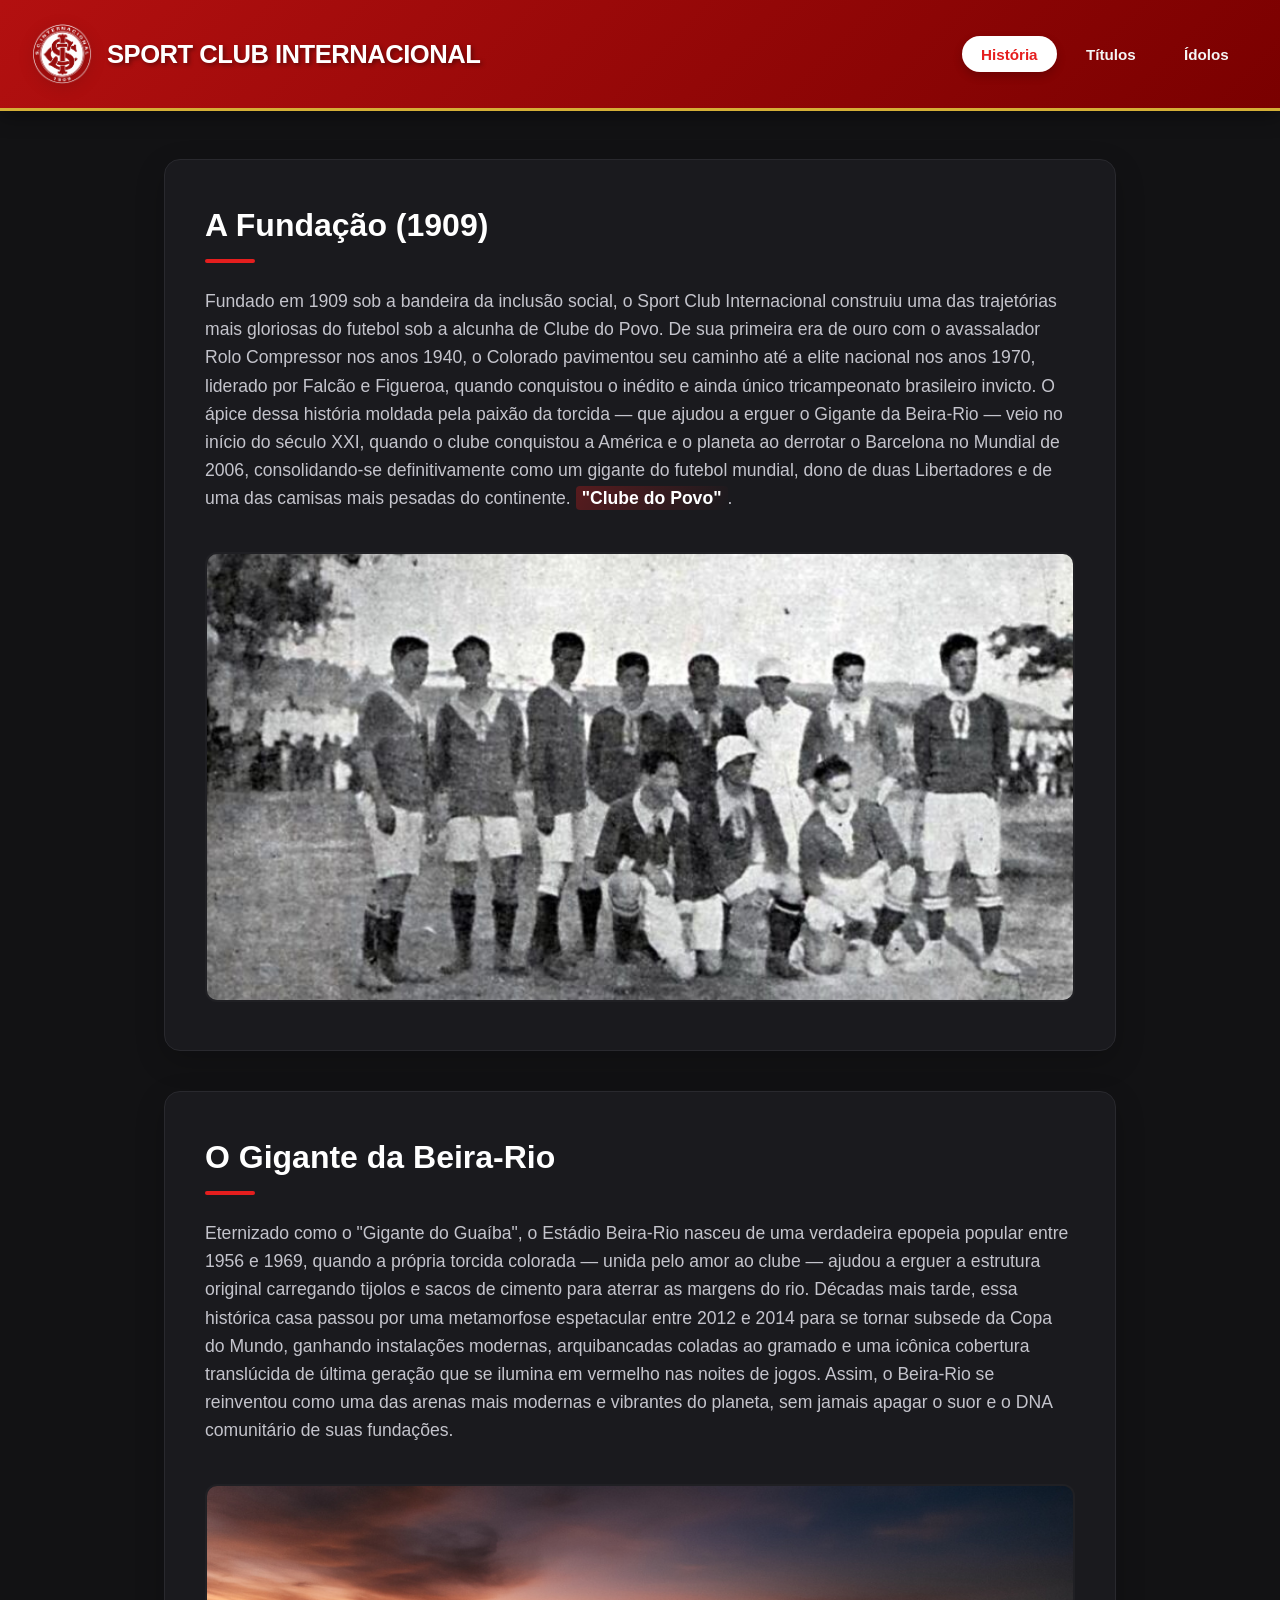
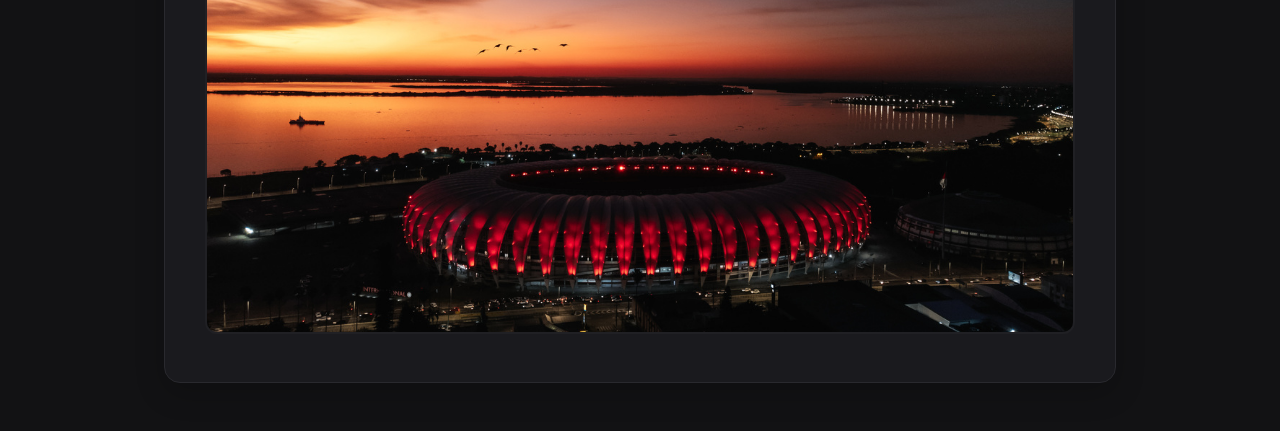
==== Projeto-SESI-main/index.html @ 8765b7a6 "Add files via upload" ====
<!DOCTYPE html>
<html lang="pt-BR">
<head>
    <meta charset="UTF-8">
    <meta name="viewport" content="width=device-width, initial-scale=1.0">
    <title>Sport Club Internacional - História</title>
    <link rel="stylesheet" href="inter.css">
</head>
<body>

<header>
  <div class="logo-container">
    <img src="eescudo outro.png" alt="Escudo do Internacional" class="logo">
 <h1>Sport Club Internacional</h1>
</div>
<nav>
     <ul>
        <li><a href="index.html" class="active">História</a></li>
        <li><a href="titulos.html">Títulos</a></li>
        <li><a href="idolos.html">Ídolos</a></li>
    </ul>
    </nav>
    </header>

<main>
    <section>
        <h2>A Fundação (1909)</h2>
        <p>Fundado em 1909 sob a bandeira da inclusão social, o Sport Club Internacional construiu uma das trajetórias mais gloriosas do futebol sob a alcunha de Clube do Povo. De sua primeira era de ouro com o avassalador Rolo Compressor nos anos 1940, o Colorado pavimentou seu caminho até a elite nacional nos anos 1970, liderado por Falcão e Figueroa, quando conquistou o inédito e ainda único tricampeonato brasileiro invicto. O ápice dessa história moldada pela paixão da torcida — que ajudou a erguer o Gigante da Beira-Rio — veio no início do século XXI, quando o clube conquistou a América e o planeta ao derrotar o Barcelona no Mundial de 2006, consolidando-se definitivamente como um gigante do futebol mundial, dono de duas Libertadores e de uma das camisas mais pesadas do continente. <strong>"Clube do Povo"</strong>.</p>
        <img src="Sport_Club_Internacional_em_1919-768x559.jpg" alt="Inico de Tudo" class="img-Historia">
    </section>

     <section>
        <h2>O Gigante da Beira-Rio</h2>
        <p> Eternizado como o "Gigante do Guaíba", o Estádio Beira-Rio nasceu de uma verdadeira epopeia popular entre 1956 e 1969, quando a própria torcida colorada — unida pelo amor ao clube — ajudou a erguer a estrutura original carregando tijolos e sacos de cimento para aterrar as margens do rio. Décadas mais tarde, essa histórica casa passou por uma metamorfose espetacular entre 2012 e 2014 para se tornar subsede da Copa do Mundo, ganhando instalações modernas, arquibancadas coladas ao gramado e uma icônica cobertura translúcida de última geração que se ilumina em vermelho nas noites de jogos. Assim, o Beira-Rio se reinventou como uma das arenas mais modernas e vibrantes do planeta, sem jamais apagar o suor e o DNA comunitário de suas fundações.</p>
    <img src="beira_rio_-_jun_2023-1.jpg" alt="Estádio Beira-Rio Iluminado" class="img-estadio
    ">
        </section>
    </main>

</body>
</html>
---- Projeto-SESI-main/inter.css ----
body {
    background-color: #0f0f12;
    font-family: 'Montserrat', sans-serif;
}

.texto-mundial {
    background-color: #1a1a1e;
    border: 1px solid #2a2a2f;
    padding: 2.5rem;
    border-radius: 16px;
    box-shadow: 0 10px 25px rgba(0, 0, 0, 0.3);
    max-width: 900px;
    margin: 40px auto;
}

.texto-mundial h2 {
    color: #ffffff;
    font-size: 2rem;
    font-weight: 800;
    margin-bottom: 1.5rem;
    position: relative;
}

.texto-mundial h2::after {
    content: '';
    display: block;
    width: 60px;
    height: 4px;
    background-color: #e10600;
    margin-top: 8px;
    border-radius: 2px;
}

.texto-mundial p {
    color: #cfcfd6;
    font-size: 1.1rem;
    line-height: 1.7;
    margin-bottom: 1rem;
}

.texto-mundial strong {
    color: #ffffff;
    background: linear-gradient(120deg, rgba(225,30,30,0.3) 0%, rgba(225,30,30,0) 100%);
    padding: 2px 6px;
    border-radius: 4px;
}

.img-Mundial {

    width: 100%;
    max-height: 450px;
    object-fit: cover;
    border-radius: 12px;
    margin-top: 1.5rem;
    border: 2px solid #202024;
    transition: all 0.4s ease;

}

.img-Mundial:hover {
    filter: brightness(1.1);
}



.link-externo {
    display: inline-block;
    background-color: #1a1a1e;
    color: #a90202;
    text-decoration: none;
    font-family: 'Montserrat', sans-serif;
    font-size: 2rem; 
    font-weight: 600;
    padding: 12px 24px;
    margin-top: 20px;
    border-radius: 8px;
    transition: all 0.3s ease;
    box-shadow: 0 4px 12px rgba(0,0,0,0.3);
}

.link-externo a {
    color: #d4af37; 
    text-decoration: none;
}

.img-Historia{
    width: 100%;
    max-height: 450px;
    object-fit: cover;
    border-radius: 12px;
    margin-top: 1.5rem;
    border: 2px solid #202024;
    transition: all 0.4s ease;

}


.img-Historia:hover {
    filter: brightness(1.1);
}

* {
    margin: 0;
    padding: 0;
    box-sizing: border-box;
}

body {
    background-color: #121214; 
    color: #e1e1e6;
    font-family: 'Open Sans', sans-serif;
    line-height: 1.6;
    overflow-x: hidden;
}


header {
    background: linear-gradient(135deg, #b31010 0%, #7a0000 100%);
    padding: 1.5rem 2rem;
    position: sticky;
    top: 0;
    z-index: 1000;
    box-shadow: 0 4px 20px rgba(0, 0, 0, 0.4);
    display: flex;
    justify-content: space-between;
    align-items: center;
    border-bottom: 3px solid #d4af37; 
}

.logo-container {
    display: flex;
    align-items: center;
    gap: 15px;
}

.logo {
    height: 60px;
    width: auto;
    filter: drop-shadow(0px 4px 8px rgba(0,0,0,0.3));
    transition: transform 0.3s ease;
}

.logo:hover {
    transform: rotate(5deg) scale(1.05);
}

header h1 {
    font-family: 'Montserrat', sans-serif;
    font-weight: 800;
    font-size: 1.6rem;
    color: #ffffff;
    letter-spacing: -0.5px;
    text-transform: uppercase;
    text-shadow: 2px 2px 4px rgba(0, 0, 0, 0.4);
}

nav ul {
    list-style: none;
    display: flex;
    gap: 10px;
}

nav ul li a {
    text-decoration: none;
    color: #f5f5f5;
    font-family: 'Montserrat', sans-serif;
    font-weight: 600;
    padding: 0.6rem 1.2rem;
    border-radius: 20px;
    transition: all 0.3s ease;
    font-size: 0.95rem;
}

nav ul li a:hover {
    background-color: rgba(255, 255, 255, 0.15);
    color: #ffffff;
}


nav ul li a.active {
    background-color: #ffffff;
    color: #e51e1e;
    box-shadow: 0 4px 10px rgba(0,0,0,0.2);
}


main {
    max-width: 1000px;
    margin: 3rem auto;
    padding: 0 1.5rem;
    display: flex;
    flex-direction: column;
    gap: 2.5rem;
}

section {
    background-color: #1a1a1e; 
    border: 1px solid #29292e;
    padding: 2.5rem;
    border-radius: 16px;
    box-shadow: 0 10px 30px rgba(0, 0, 0, 0.2);
    transition: transform 0.3s ease, border-color 0.3s ease;
}

section:hover {
    transform: translateY(-5px);
}


section h2 {
    font-family: 'Montserrat', sans-serif;
    font-weight: 800;
    font-size: 2rem;
    color: #ffffff;
    margin-bottom: 1.5rem;
    position: relative;
    display: inline-block;
}

section h2::after {
    content: '';
    display: block;
    width: 50px;
    height: 4px;
    background-color: #e51e1e;
    margin-top: 8px;
    border-radius: 2px;
    transition: width 0.3s ease;
}

section:hover h2::after {
    width: 100%;
}

section h3 {
    font-family: 'Montserrat', sans-serif;
    font-weight: 600;
    font-size: 1.3rem;
    color: #d4af37; 
    margin-top: 2rem;
    margin-bottom: 0.5rem;
}

section p {
    color: #c4c4cc;
    font-size: 1.1rem;
    margin-bottom: 1rem;
}

section strong {
    color: #ffffff;
    background: linear-gradient(120deg, rgba(229,30,30,0.3) 0%, rgba(229,30,30,0) 100%);
    padding: 2px 6px;
    border-radius: 4px;
}

.img-estadio {
    width: 100%;
    max-height: 450px;
    object-fit: cover;
    border-radius: 12px;
    margin-top: 1.5rem;
    border: 2px solid #202024;
    transition: all 0.4s ease;
}

.img-estadio:hover {
    filter: brightness(1.1);
}


.titulo-item {
    display: block;
    background-color: #1a1a1e;
    color: #d4af37;
    text-decoration: none;
    font-family: 'Montserrat', sans-serif;
    font-size: 1.5rem;
    font-weight: 700;
    padding: 28px;
    margin: 20px 0;
    border: 1px solid #29292e;
    border-left: 6px solid #e51e1e;
    border-radius: 14px;
    transition: all 0.3s ease;
    box-shadow: 0 6px 18px rgba(0,0,0,0.35);
}

.titulo-item:hover {
    background-color: #29292e;
    color: #ffffff;
    transform: translateX(10px);
    border-left-color: #d4af37;
    box-shadow: 0 10px 25px rgba(0,0,0,0.45);
}
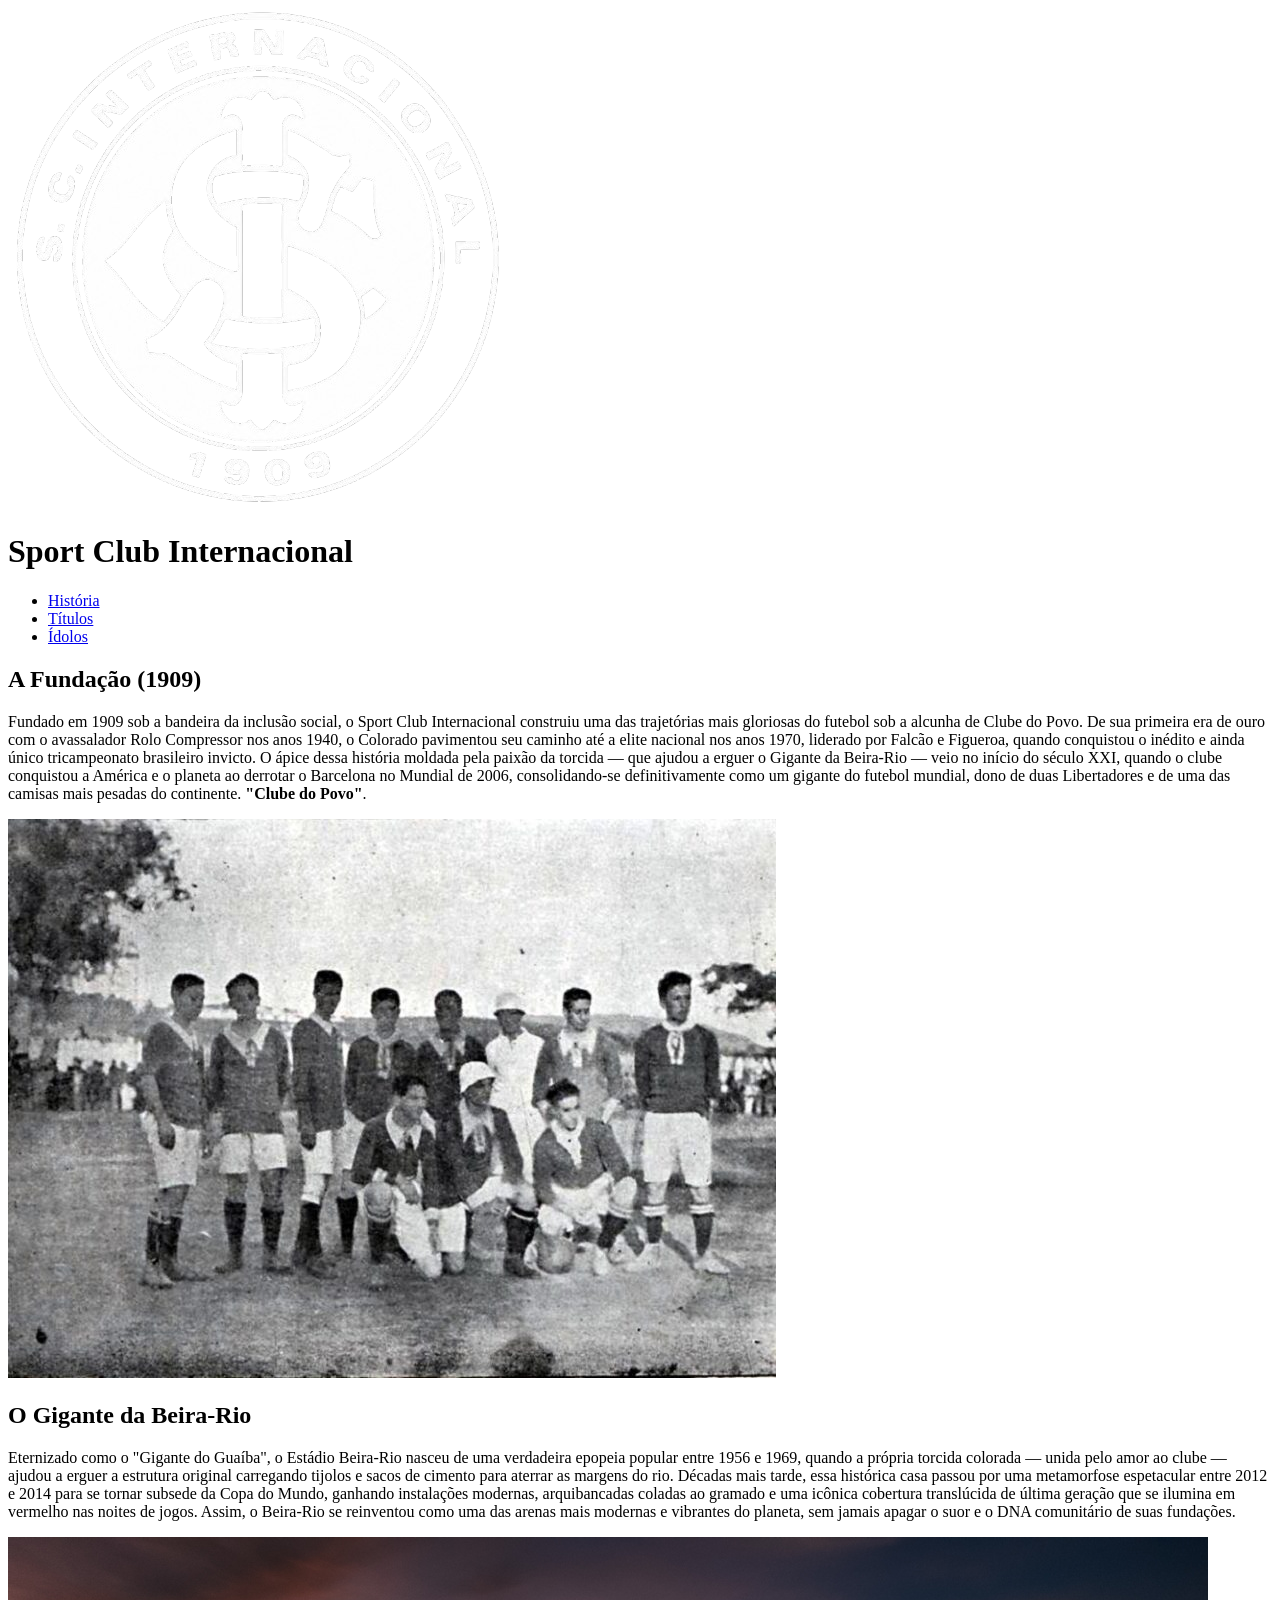
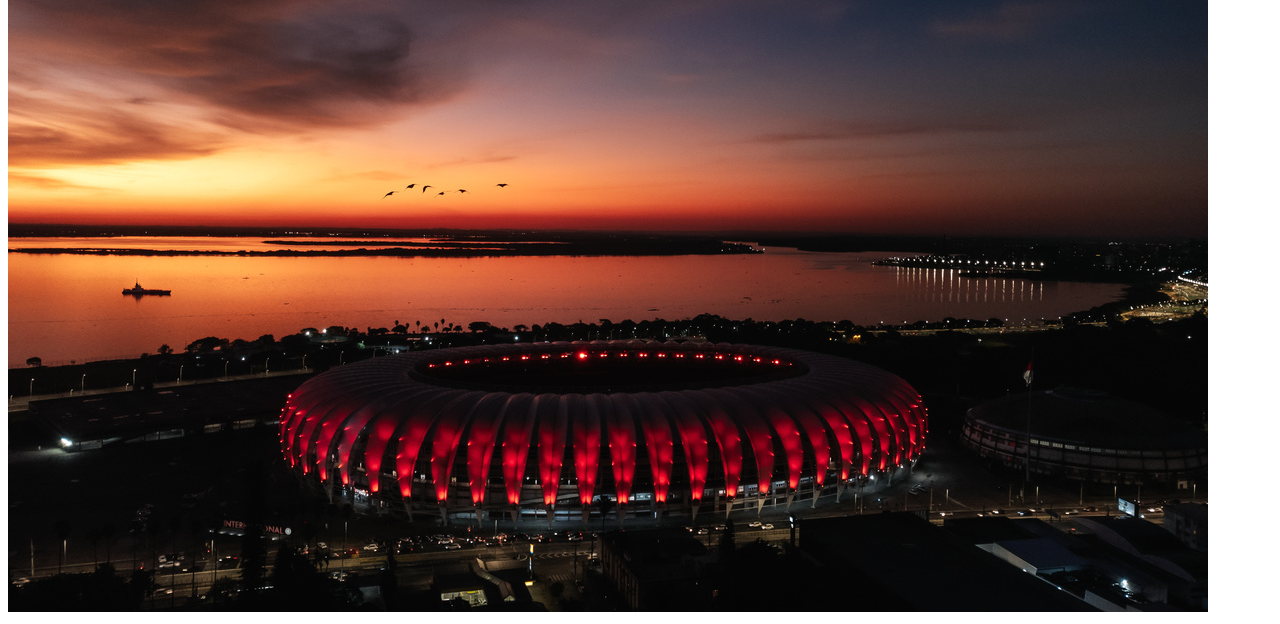
==== commit b0199a27: "falta muito muitooo" ====
--- a/Projeto-SESI-main/index.html
+++ b/Projeto-SESI-main/index.html
@@ -4,7 +4,7 @@
     <meta charset="UTF-8">
     <meta name="viewport" content="width=device-width, initial-scale=1.0">
     <title>Sport Club Internacional - História</title>
-    <link rel="stylesheet" href="inter.css">
+    <link rel="stylesheet" href="teste.css">
 </head>
 <body>
 
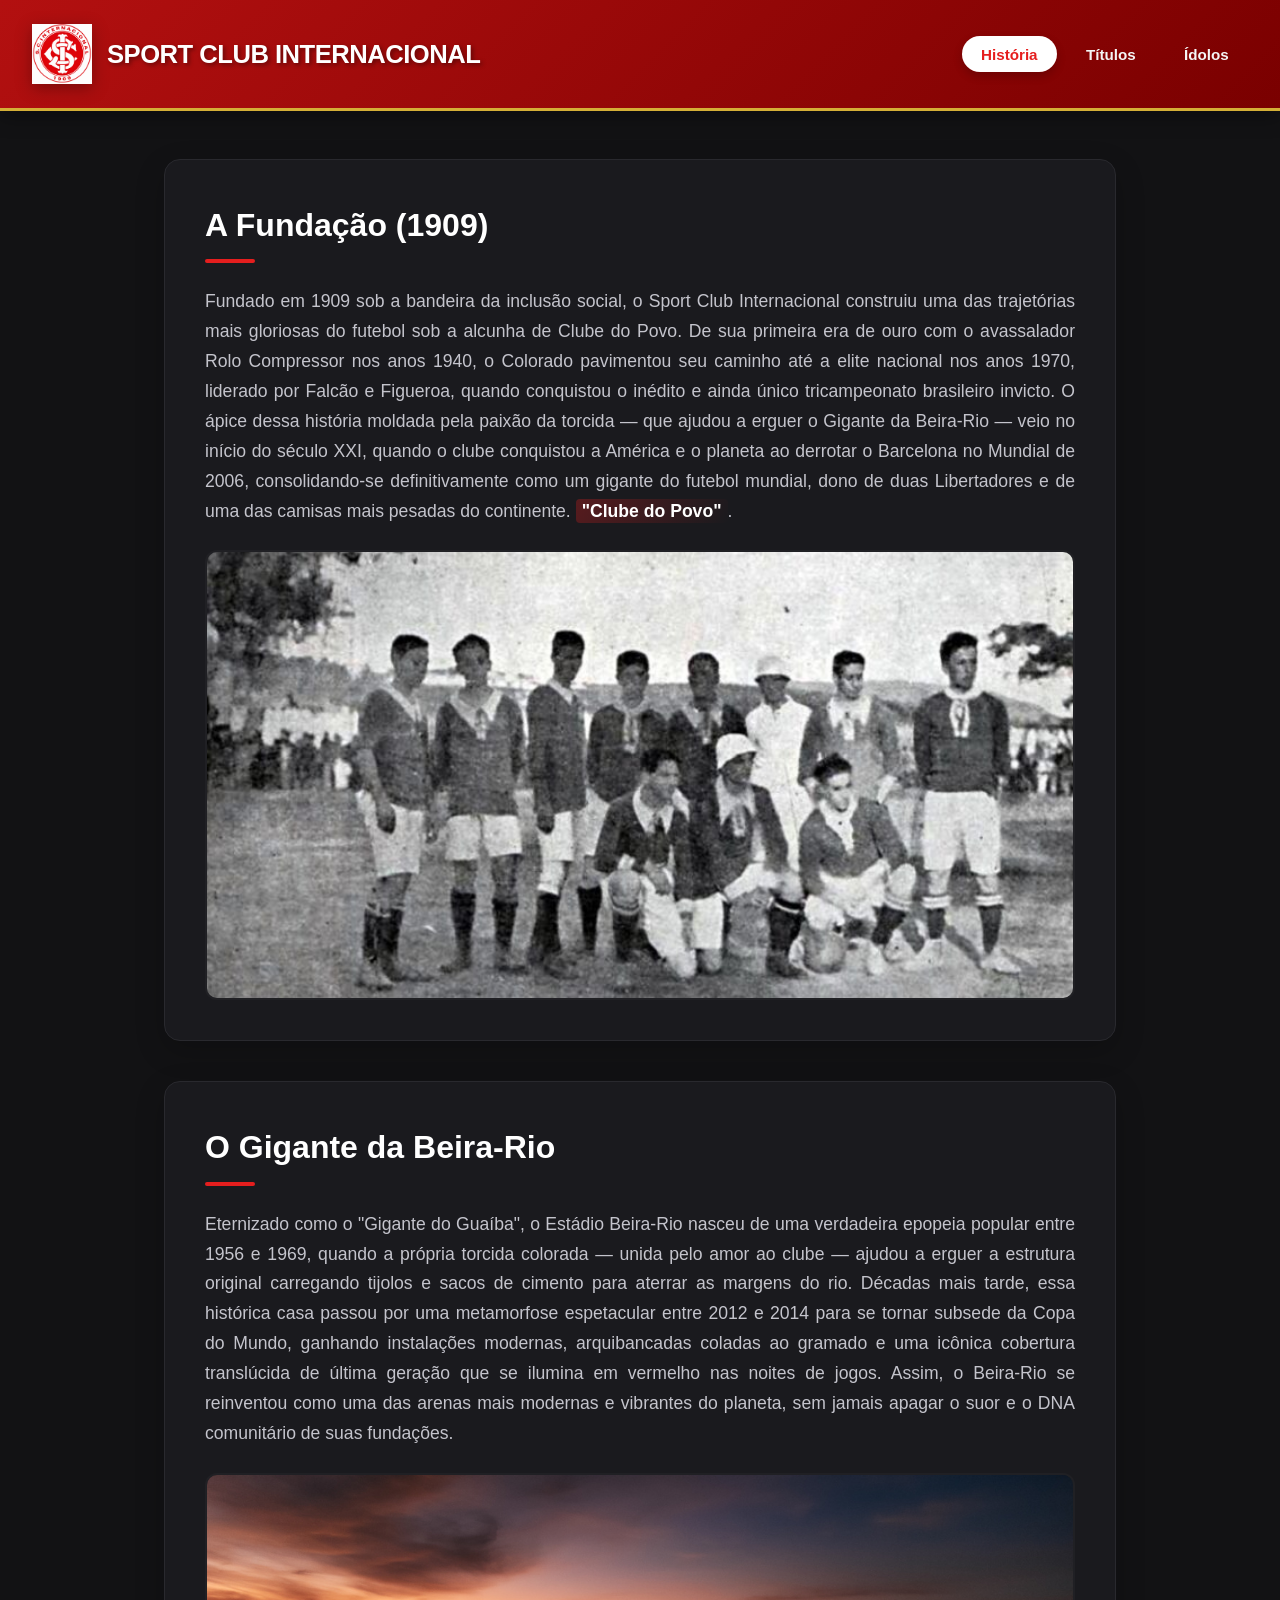
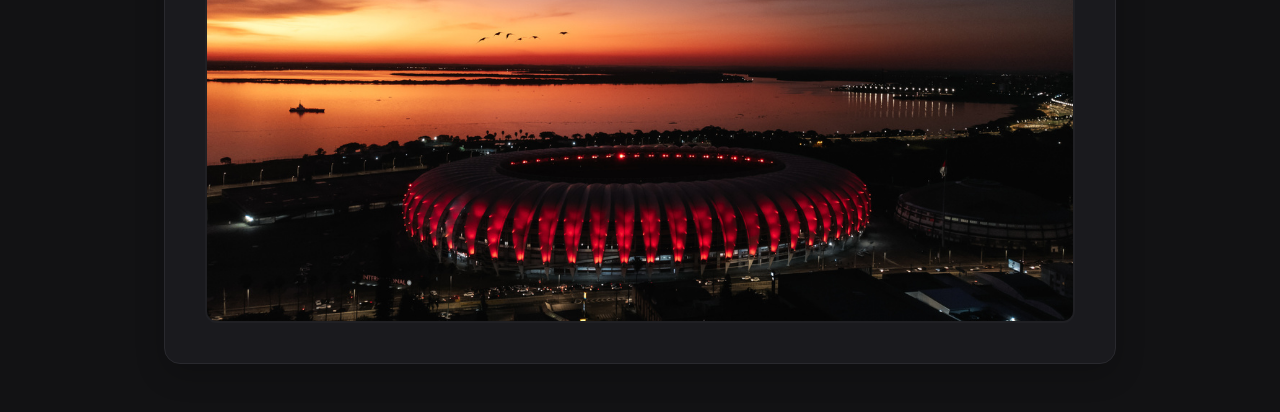
==== commit fabcb881: "Add files via upload" ====
--- a/Projeto-SESI-main/index.html
+++ b/Projeto-SESI-main/index.html
@@ -4,13 +4,13 @@
     <meta charset="UTF-8">
     <meta name="viewport" content="width=device-width, initial-scale=1.0">
     <title>Sport Club Internacional - História</title>
-    <link rel="stylesheet" href="teste.css">
+    <link rel="stylesheet" href="inter.css">
 </head>
 <body>
 
 <header>
   <div class="logo-container">
-    <img src="eescudo outro.png" alt="Escudo do Internacional" class="logo">
+    <img src="ChatGPT Image 3 de jun. de 2026, 11_00_15.png" alt="Escudo do Internacional" class="logo">
  <h1>Sport Club Internacional</h1>
 </div>
 <nav>
@@ -32,8 +32,7 @@
      <section>
         <h2>O Gigante da Beira-Rio</h2>
         <p> Eternizado como o "Gigante do Guaíba", o Estádio Beira-Rio nasceu de uma verdadeira epopeia popular entre 1956 e 1969, quando a própria torcida colorada — unida pelo amor ao clube — ajudou a erguer a estrutura original carregando tijolos e sacos de cimento para aterrar as margens do rio. Décadas mais tarde, essa histórica casa passou por uma metamorfose espetacular entre 2012 e 2014 para se tornar subsede da Copa do Mundo, ganhando instalações modernas, arquibancadas coladas ao gramado e uma icônica cobertura translúcida de última geração que se ilumina em vermelho nas noites de jogos. Assim, o Beira-Rio se reinventou como uma das arenas mais modernas e vibrantes do planeta, sem jamais apagar o suor e o DNA comunitário de suas fundações.</p>
-    <img src="beira_rio_-_jun_2023-1.jpg" alt="Estádio Beira-Rio Iluminado" class="img-estadio
-    ">
+    <img src="beira_rio_-_jun_2023-1.jpg" alt="Estádio Beira-Rio Iluminado" class="img-estadio">
         </section>
     </main>
 
--- a/Projeto-SESI-main/inter.css
+++ b/Projeto-SESI-main/inter.css
@@ -0,0 +1,332 @@
+
+* {
+    margin: 0;
+    padding: 0;
+    box-sizing: border-box;
+}
+
+
+body {
+    background-color: #121214; 
+    color: #e1e1e6;
+    font-family: 'Open Sans', sans-serif;
+    line-height: 1.6;
+    overflow-x: hidden;
+}
+
+
+header {
+    background: linear-gradient(135deg, #b31010 0%, #7a0000 100%);
+    padding: 1.5rem 2rem;
+    position: sticky;
+    top: 0;
+    z-index: 1000;
+    box-shadow: 0 4px 20px rgba(0, 0, 0, 0.4);
+    display: flex;
+    justify-content: space-between;
+    align-items: center;
+    border-bottom: 3px solid #d4af37; 
+}
+
+.logo-container {
+    display: flex;
+    align-items: center;
+    gap: 15px;
+}
+
+.logo {
+    height: 60px;
+    width: auto;
+    filter: drop-shadow(0px 4px 8px rgba(0,0,0,0.3));
+    transition: transform 0.3s ease;
+}
+
+.logo:hover {
+    transform: rotate(5deg) scale(1.05);
+}
+
+header h1 {
+    font-family: 'Montserrat', sans-serif;
+    font-weight: 800;
+    font-size: 1.6rem;
+    color: #ffffff;
+    letter-spacing: -0.5px;
+    text-transform: uppercase;
+    text-shadow: 2px 2px 4px rgba(0, 0, 0, 0.4);
+}
+
+nav ul {
+    list-style: none;
+    display: flex;
+    gap: 10px;
+}
+
+nav ul li a {
+    text-decoration: none;
+    color: #f5f5f5;
+    font-family: 'Montserrat', sans-serif;
+    font-weight: 600;
+    padding: 0.6rem 1.2rem;
+    border-radius: 20px;
+    transition: all 0.3s ease;
+    font-size: 0.95rem;
+}
+
+nav ul li a:hover {
+    background-color: rgba(255, 255, 255, 0.15);
+    color: #ffffff;
+}
+
+nav ul li a.active {
+    background-color: #ffffff;
+    color: #e51e1e;
+    box-shadow: 0 4px 10px rgba(0,0,0,0.2);
+}
+
+main {
+    max-width: 1000px;
+    margin: 3rem auto;
+    padding: 0 1.5rem;
+    display: flex;
+    flex-direction: column;
+    gap: 2.5rem;
+}
+
+
+section {
+    background-color: #1a1a1e; 
+    border: 1px solid #29292e;
+    padding: 2.5rem;
+    border-radius: 16px;
+    box-shadow: 0 10px 30px rgba(0, 0, 0, 0.2);
+    transition: transform 0.3s ease, box-shadow 0.3s ease;
+}
+
+section:hover {
+    transform: translateY(-5px);
+}
+
+section h2 {
+    font-family: 'Montserrat', sans-serif;
+    font-weight: 800;
+    font-size: 2rem;
+    color: #ffffff;
+    margin-bottom: 1.5rem;
+    position: relative;
+    display: inline-block;
+}
+
+section h2::after {
+    content: '';
+    display: block;
+    width: 50px;
+    height: 4px;
+    background-color: #e51e1e;
+    margin-top: 8px;
+    border-radius: 2px;
+    transition: width 0.3s ease;
+}
+
+section:hover h2::after {
+    width: 100%;
+}
+
+section h3 {
+    font-family: 'Montserrat', sans-serif;
+    font-weight: 600;
+    font-size: 1.3rem;
+    color: #d4af37; 
+    margin-top: 2rem;
+    margin-bottom: 0.5rem;
+}
+
+section p {
+    color: #c4c4cc;
+    font-size: 1.1rem;
+    line-height: 1.7;
+    margin-bottom: 1rem;
+    text-align: justify;
+}
+
+section strong {
+    color: #ffffff;
+    background: linear-gradient(120deg, rgba(229,30,30,0.3) 0%, rgba(229,30,30,0) 100%);
+    padding: 2px 6px;
+    border-radius: 4px;
+}
+
+.texto-mundial {
+    background-color: #1a1a1e; 
+    border: 1px solid #29292e;
+    padding: 2.5rem;
+    border-radius: 16px;
+    box-shadow: 0 10px 30px rgba(0, 0, 0, 0.2);
+    transition: transform 0.3s ease, box-shadow 0.3s ease;
+}
+
+.texto-mundial:hover {
+    transform: translateY(-5px);
+}
+
+.texto-mundial h2 {
+    font-family: 'Montserrat', sans-serif;
+    font-weight: 800;
+    font-size: 2rem;
+    color: #ffffff;
+    margin-bottom: 1.5rem;
+    position: relative;
+    display: inline-block;
+}
+
+.texto-mundial h2::after {
+    content: '';
+    display: block;
+    width: 50px;
+    height: 4px;
+    background-color: #e51e1e;
+    margin-top: 8px;
+    border-radius: 2px;
+    transition: width 0.3s ease;
+}
+
+.texto-mundial::after {
+    width: 100%;
+}
+
+.texto-mundial p {
+    color: #c4c4cc;
+    font-size: 1.1rem;
+    line-height: 1.7;
+    margin-bottom: 1rem;
+    text-align: justify;
+}
+
+.texto-mundial strong {
+    color: #ffffff;
+    background: linear-gradient(120deg, rgba(225,30,30,0.3) 0%, rgba(225,30,30,0) 100%);
+    padding: 2px 6px;
+    border-radius: 4px;
+}
+
+
+.link-externo {
+    display: inline-block;
+    background-color: #1a1a1e;
+    color: #d4af37;
+    text-decoration: none;
+    font-family: 'Montserrat', sans-serif;
+    font-size: 2rem; 
+    font-weight: 600;
+    padding: 12px 24px;
+    margin-top: 20px;
+    border-radius: 8px;
+    transition: all 0.3s ease;
+    box-shadow: 0 4px 12px rgba(0,0,0,0.3);
+}
+
+
+.titulo-item {
+    display: block;
+    background-color: #1a1a1e;
+    color: #d4af37;
+    text-decoration: none;
+    font-family: 'Montserrat', sans-serif;
+    font-size: 1.5rem;
+    font-weight: 700;
+    padding: 28px;
+    margin: 20px 0;
+    border: 1px solid #29292e;
+    border-left: 6px solid #e51e1e;
+    border-radius: 14px;
+    transition: all 0.3s ease;
+    box-shadow: 0 6px 18px rgba(0,0,0,0.35);
+}
+
+.titulo-item:hover {
+    background-color: #29292e;
+    color: #ffffff;
+    transform: translateX(10px);
+    border-left-color: #d4af37;
+    box-shadow: 0 10px 25px rgba(0,0,0,0.45);
+}
+
+
+.img-Mundial,
+.img-Historia,
+.img-estadio {
+    display: block;
+    width: 100%;
+    height: 450px; 
+    object-fit: cover;
+    border-radius: 12px;
+    margin-top: 1.5rem;
+    border: 2px solid #202024;
+    transition: transform 0.4s ease, filter 0.4s ease;
+}
+
+.img-Mundial:hover,
+.img-Historia:hover,
+.img-estadio:hover {
+    filter: brightness(1.1);
+}
+
+.texto-titulo {
+    background-color: #1a1a1e;
+    border: 1px solid #29292e;
+    padding: 2.5rem;
+    border-radius: 16px;
+    box-shadow: 0 10px 30px rgba(0, 0, 0, 0.2);
+    transition: transform 0.3s ease;
+}
+
+.texto-titulo:hover {
+    transform: translateY(-5px);
+}
+
+.texto-titulo h2 {
+    font-family: 'Montserrat', sans-serif;
+    font-weight: 800;
+    font-size: 2rem;
+    color: #ffffff;
+    margin-bottom: 1.5rem;
+    position: relative;
+    display: inline-block;
+}
+
+.texto-titulo h2::after {
+    content: '';
+    display: block;
+    width: 50px;
+    height: 4px;
+    background-color: #e51e1e;
+    margin-top: 8px;
+    border-radius: 2px;
+}
+
+.texto-titulo h3 {
+    font-family: 'Montserrat', sans-serif;
+    font-weight: 600;
+    font-size: 1.3rem;
+    color: #d4af37;
+    margin-top: 2rem;
+    margin-bottom: 0.5rem;
+}
+
+.texto-titulo p {
+    color: #c4c4cc;
+    font-size: 1.1rem;
+    line-height: 1.7;
+    margin-bottom: 1rem;
+    text-align: justify;
+}
+
+.texto-titulo strong {
+    color: #ffffff;
+    background: linear-gradient(
+        120deg,
+        rgba(225,30,30,0.3) 0%,
+        rgba(225,30,30,0) 100%
+    );
+    padding: 2px 6px;
+    border-radius: 4px;
+} 
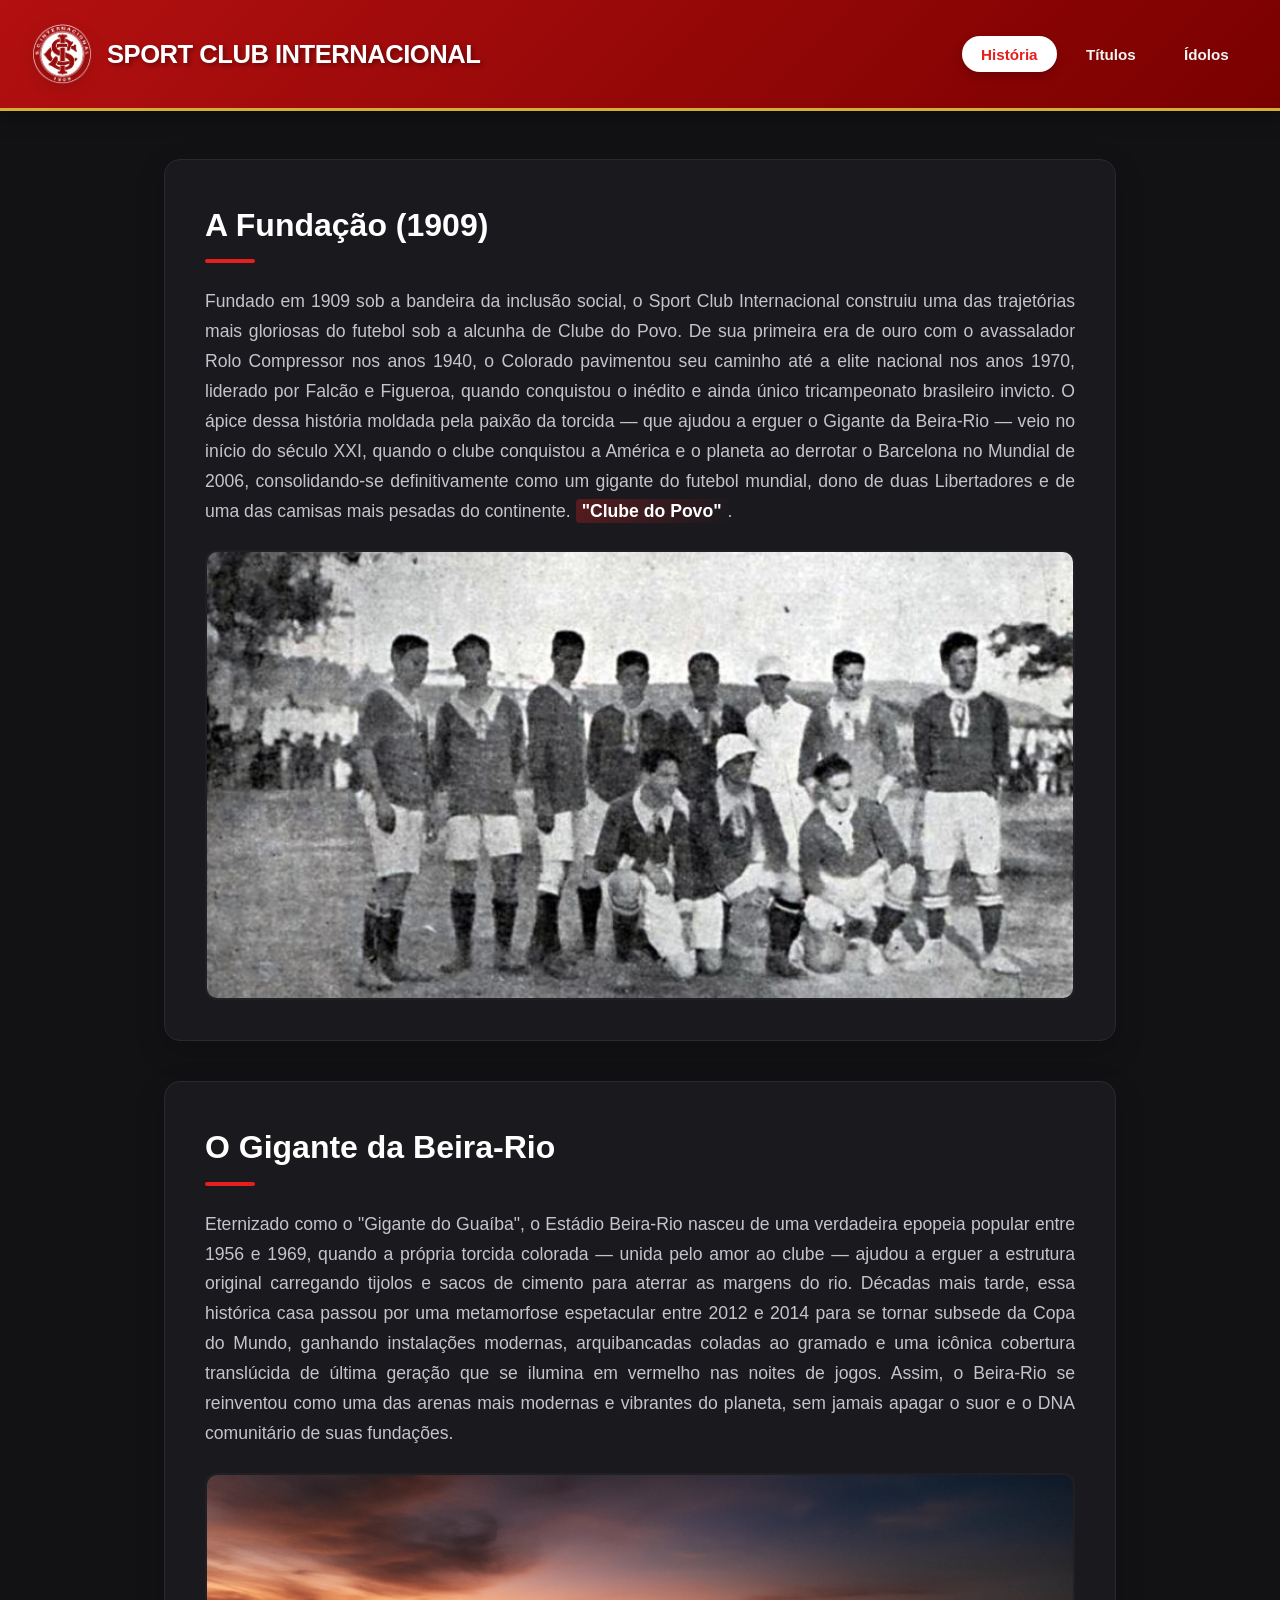
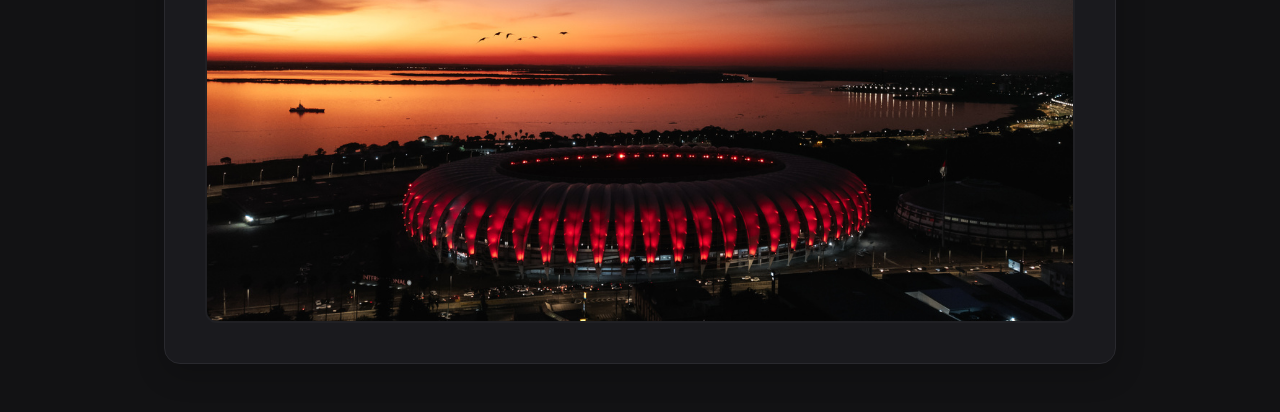
==== commit f16718cd: "terminado" ====
--- a/Projeto-SESI-main/index.html
+++ b/Projeto-SESI-main/index.html
@@ -10,7 +10,7 @@
 
 <header>
   <div class="logo-container">
-    <img src="ChatGPT Image 3 de jun. de 2026, 11_00_15.png" alt="Escudo do Internacional" class="logo">
+    <img src="eescudo outro.png" alt="Escudo do Internacional" class="logo">
  <h1>Sport Club Internacional</h1>
 </div>
 <nav>
--- a/Projeto-SESI-main/inter.css
+++ b/Projeto-SESI-main/inter.css
@@ -154,60 +154,6 @@
     padding: 2px 6px;
     border-radius: 4px;
 }
-
-.texto-mundial {
-    background-color: #1a1a1e; 
-    border: 1px solid #29292e;
-    padding: 2.5rem;
-    border-radius: 16px;
-    box-shadow: 0 10px 30px rgba(0, 0, 0, 0.2);
-    transition: transform 0.3s ease, box-shadow 0.3s ease;
-}
-
-.texto-mundial:hover {
-    transform: translateY(-5px);
-}
-
-.texto-mundial h2 {
-    font-family: 'Montserrat', sans-serif;
-    font-weight: 800;
-    font-size: 2rem;
-    color: #ffffff;
-    margin-bottom: 1.5rem;
-    position: relative;
-    display: inline-block;
-}
-
-.texto-mundial h2::after {
-    content: '';
-    display: block;
-    width: 50px;
-    height: 4px;
-    background-color: #e51e1e;
-    margin-top: 8px;
-    border-radius: 2px;
-    transition: width 0.3s ease;
-}
-
-.texto-mundial::after {
-    width: 100%;
-}
-
-.texto-mundial p {
-    color: #c4c4cc;
-    font-size: 1.1rem;
-    line-height: 1.7;
-    margin-bottom: 1rem;
-    text-align: justify;
-}
-
-.texto-mundial strong {
-    color: #ffffff;
-    background: linear-gradient(120deg, rgba(225,30,30,0.3) 0%, rgba(225,30,30,0) 100%);
-    padding: 2px 6px;
-    border-radius: 4px;
-}
-
 
 .link-externo {
     display: inline-block;
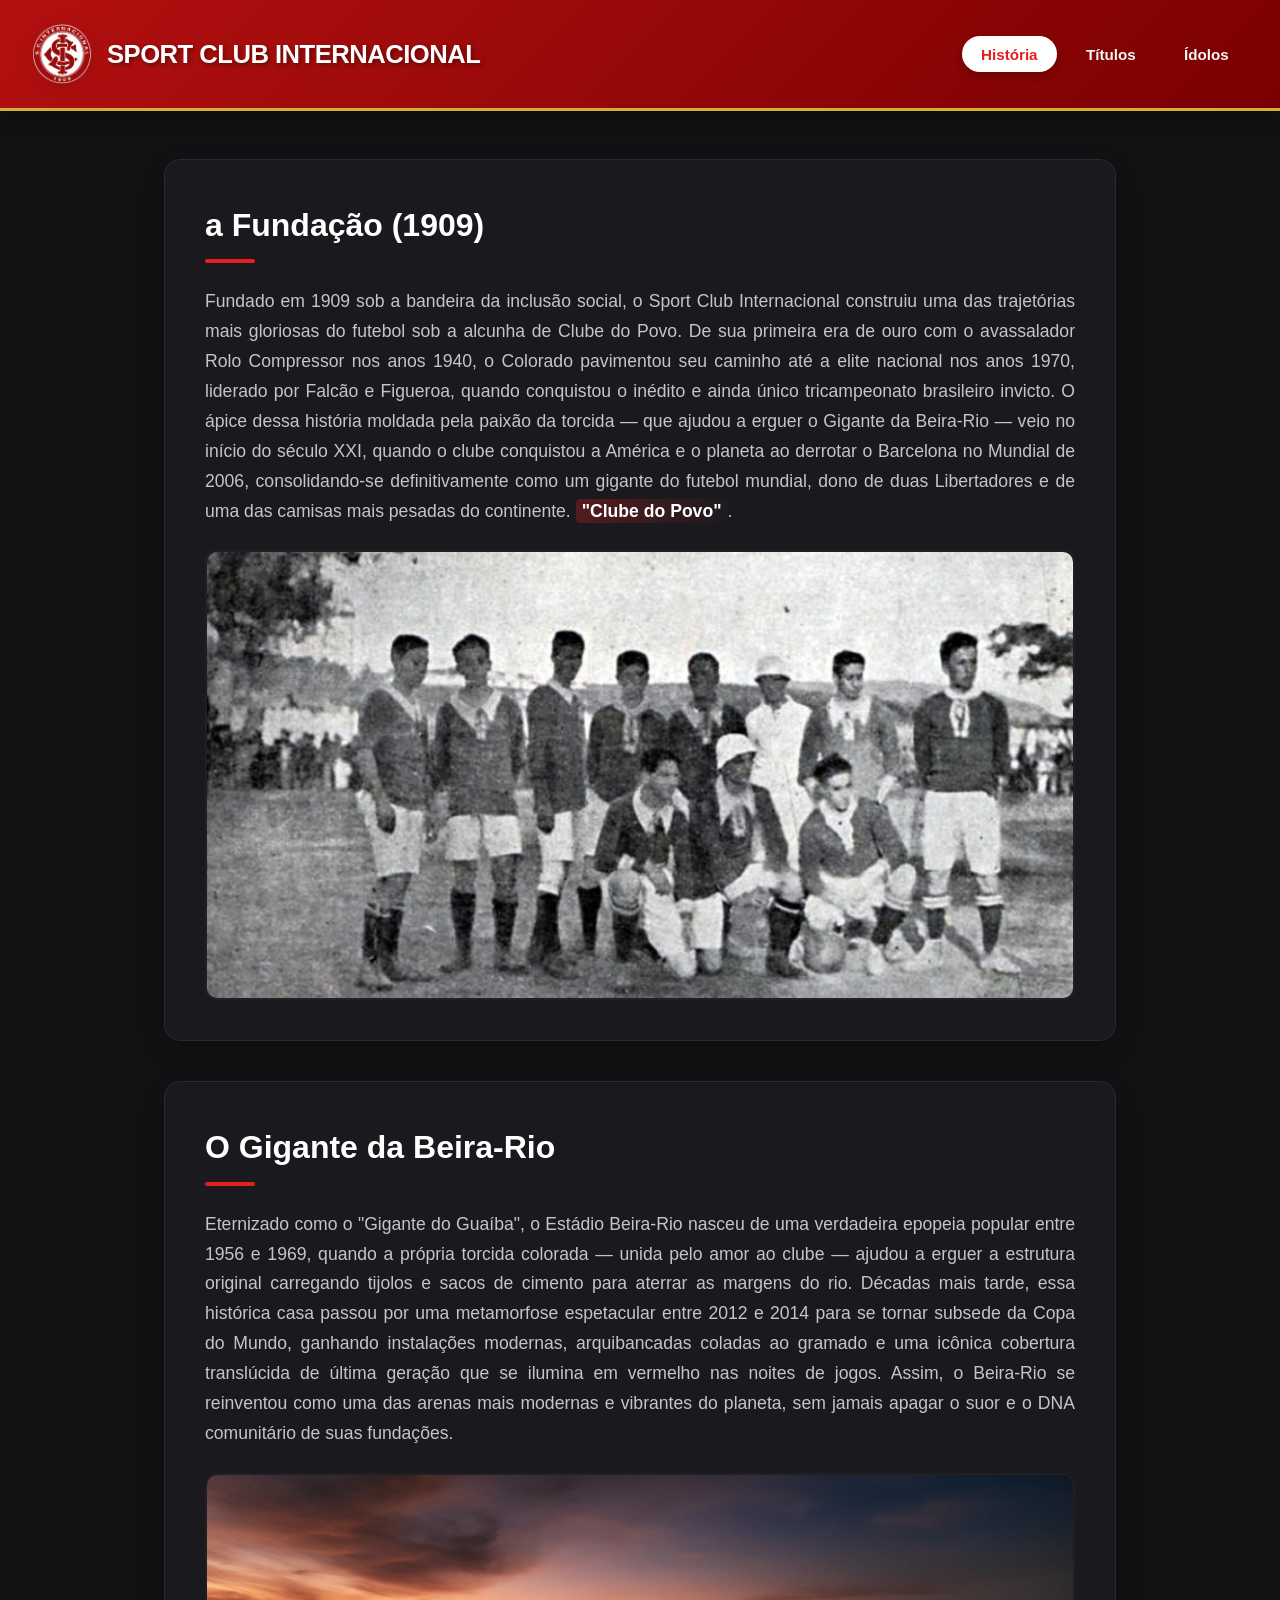
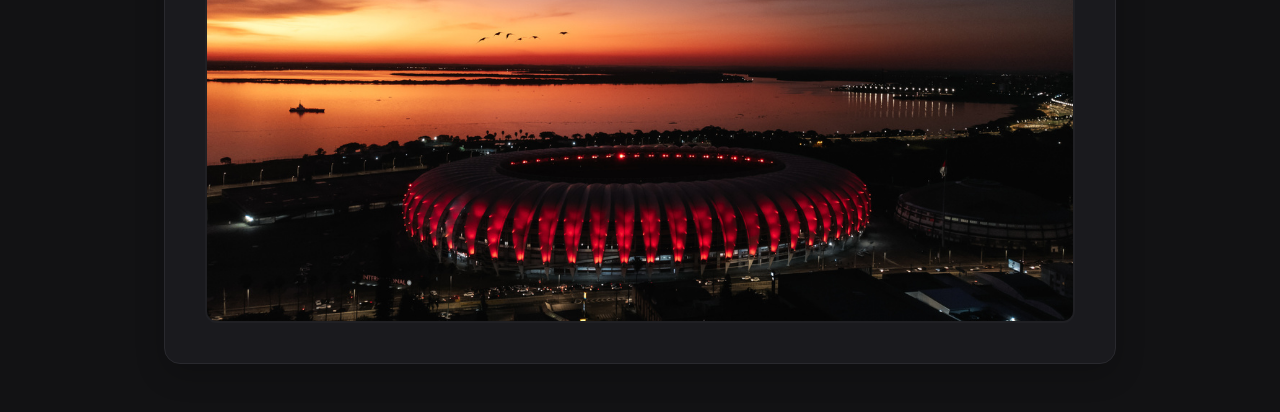
==== commit af23b092: "index" ====
--- a/Projeto-SESI-main/index.html
+++ b/Projeto-SESI-main/index.html
@@ -24,7 +24,7 @@
 
 <main>
     <section>
-        <h2>A Fundação (1909)</h2>
+        <h2>a Fundação (1909)</h2>
         <p>Fundado em 1909 sob a bandeira da inclusão social, o Sport Club Internacional construiu uma das trajetórias mais gloriosas do futebol sob a alcunha de Clube do Povo. De sua primeira era de ouro com o avassalador Rolo Compressor nos anos 1940, o Colorado pavimentou seu caminho até a elite nacional nos anos 1970, liderado por Falcão e Figueroa, quando conquistou o inédito e ainda único tricampeonato brasileiro invicto. O ápice dessa história moldada pela paixão da torcida — que ajudou a erguer o Gigante da Beira-Rio — veio no início do século XXI, quando o clube conquistou a América e o planeta ao derrotar o Barcelona no Mundial de 2006, consolidando-se definitivamente como um gigante do futebol mundial, dono de duas Libertadores e de uma das camisas mais pesadas do continente. <strong>"Clube do Povo"</strong>.</p>
         <img src="Sport_Club_Internacional_em_1919-768x559.jpg" alt="Inico de Tudo" class="img-Historia">
     </section>
